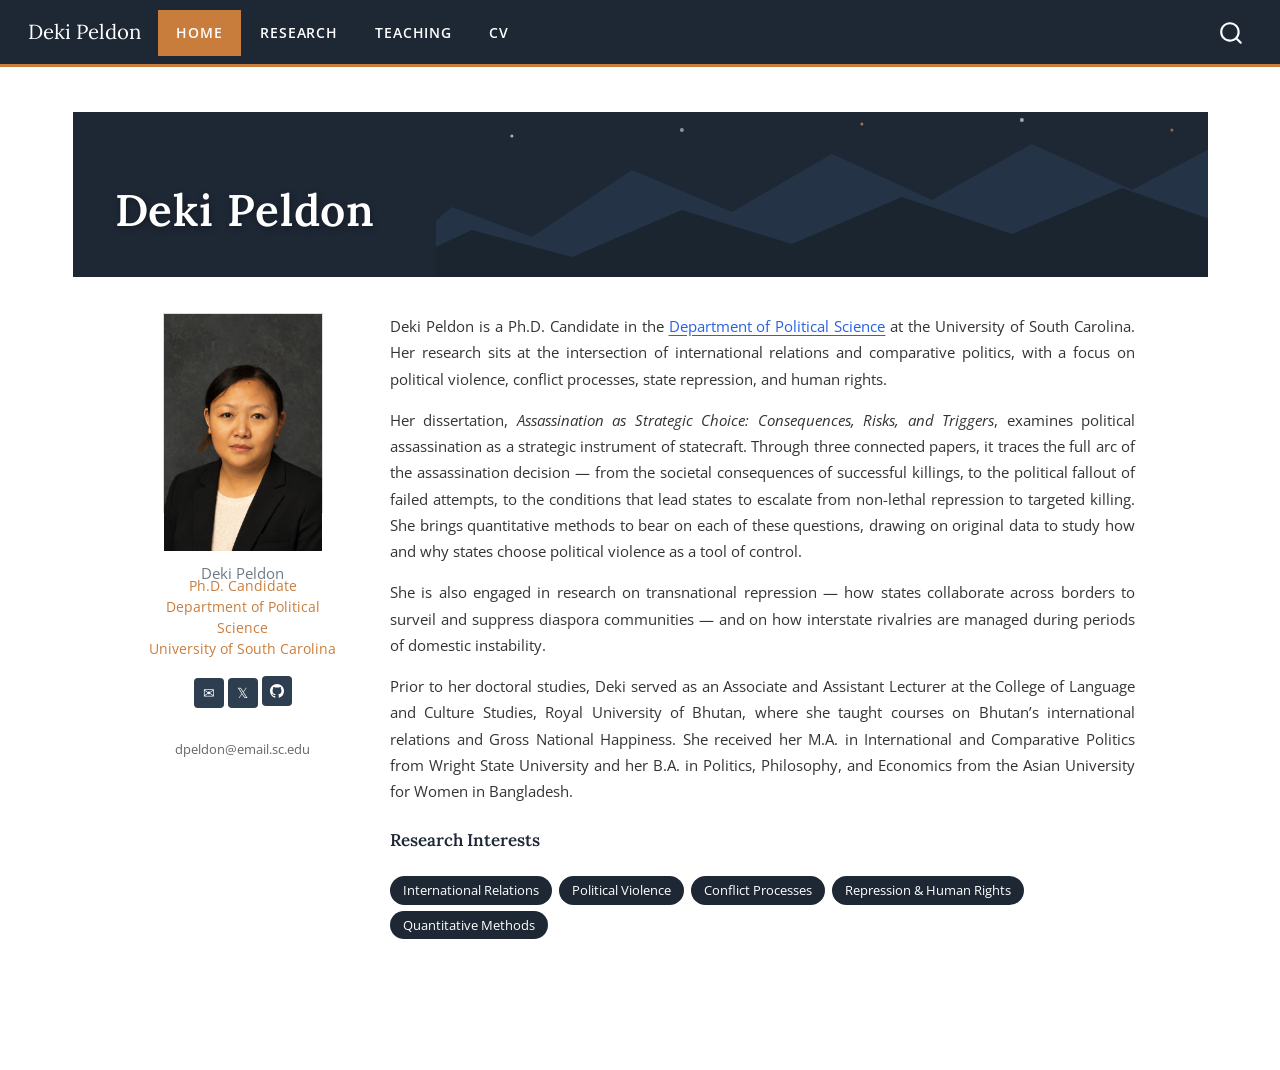
==== docs/index.html @ 4be6331f "Initial website build" ====
<!DOCTYPE html>
<html xmlns="http://www.w3.org/1999/xhtml" lang="en" xml:lang="en"><head>

<meta charset="utf-8">
<meta name="generator" content="quarto-1.6.42">

<meta name="viewport" content="width=device-width, initial-scale=1.0, user-scalable=yes">


<title>Deki Peldon</title>
<style>
code{white-space: pre-wrap;}
span.smallcaps{font-variant: small-caps;}
div.columns{display: flex; gap: min(4vw, 1.5em);}
div.column{flex: auto; overflow-x: auto;}
div.hanging-indent{margin-left: 1.5em; text-indent: -1.5em;}
ul.task-list{list-style: none;}
ul.task-list li input[type="checkbox"] {
  width: 0.8em;
  margin: 0 0.8em 0.2em -1em; /* quarto-specific, see https://github.com/quarto-dev/quarto-cli/issues/4556 */ 
  vertical-align: middle;
}
</style>


<script src="site_libs/quarto-nav/quarto-nav.js"></script>
<script src="site_libs/quarto-nav/headroom.min.js"></script>
<script src="site_libs/clipboard/clipboard.min.js"></script>
<script src="site_libs/quarto-search/autocomplete.umd.js"></script>
<script src="site_libs/quarto-search/fuse.min.js"></script>
<script src="site_libs/quarto-search/quarto-search.js"></script>
<meta name="quarto:offset" content="./">
<script src="site_libs/quarto-html/quarto.js"></script>
<script src="site_libs/quarto-html/popper.min.js"></script>
<script src="site_libs/quarto-html/tippy.umd.min.js"></script>
<script src="site_libs/quarto-html/anchor.min.js"></script>
<link href="site_libs/quarto-html/tippy.css" rel="stylesheet">
<link href="site_libs/quarto-html/quarto-syntax-highlighting-2f5df379a58b258e96c21c0638c20c03.css" rel="stylesheet" id="quarto-text-highlighting-styles">
<script src="site_libs/bootstrap/bootstrap.min.js"></script>
<link href="site_libs/bootstrap/bootstrap-icons.css" rel="stylesheet">
<link href="site_libs/bootstrap/bootstrap-e18c52833d47e28c142435e821fd07a2.min.css" rel="stylesheet" append-hash="true" id="quarto-bootstrap" data-mode="light">
<script id="quarto-search-options" type="application/json">{
  "location": "navbar",
  "copy-button": false,
  "collapse-after": 3,
  "panel-placement": "end",
  "type": "overlay",
  "limit": 50,
  "keyboard-shortcut": [
    "f",
    "/",
    "s"
  ],
  "show-item-context": false,
  "language": {
    "search-no-results-text": "No results",
    "search-matching-documents-text": "matching documents",
    "search-copy-link-title": "Copy link to search",
    "search-hide-matches-text": "Hide additional matches",
    "search-more-match-text": "more match in this document",
    "search-more-matches-text": "more matches in this document",
    "search-clear-button-title": "Clear",
    "search-text-placeholder": "",
    "search-detached-cancel-button-title": "Cancel",
    "search-submit-button-title": "Submit",
    "search-label": "Search"
  }
}</script>


<link rel="stylesheet" href="styles.css">
</head>

<body class="nav-fixed">

<div id="quarto-search-results"></div>
  <header id="quarto-header" class="headroom fixed-top">
    <nav class="navbar navbar-expand-lg " data-bs-theme="dark">
      <div class="navbar-container container-fluid">
      <div class="navbar-brand-container mx-auto">
    <a class="navbar-brand" href="./index.html">
    <span class="navbar-title">Deki Peldon</span>
    </a>
  </div>
            <div id="quarto-search" class="" title="Search"></div>
          <button class="navbar-toggler" type="button" data-bs-toggle="collapse" data-bs-target="#navbarCollapse" aria-controls="navbarCollapse" role="menu" aria-expanded="false" aria-label="Toggle navigation" onclick="if (window.quartoToggleHeadroom) { window.quartoToggleHeadroom(); }">
  <span class="navbar-toggler-icon"></span>
</button>
          <div class="collapse navbar-collapse" id="navbarCollapse">
            <ul class="navbar-nav navbar-nav-scroll me-auto">
  <li class="nav-item">
    <a class="nav-link active" href="./index.html" aria-current="page"> 
<span class="menu-text">Home</span></a>
  </li>  
  <li class="nav-item">
    <a class="nav-link" href="./research.html"> 
<span class="menu-text">Research</span></a>
  </li>  
  <li class="nav-item">
    <a class="nav-link" href="./teaching.html"> 
<span class="menu-text">Teaching</span></a>
  </li>  
  <li class="nav-item">
    <a class="nav-link" href="./cv.html"> 
<span class="menu-text">CV</span></a>
  </li>  
</ul>
          </div> <!-- /navcollapse -->
            <div class="quarto-navbar-tools">
</div>
      </div> <!-- /container-fluid -->
    </nav>
</header>
<!-- content -->
<div id="quarto-content" class="quarto-container page-columns page-rows-contents page-layout-full page-navbar">
<!-- sidebar -->
<!-- margin-sidebar -->
    
<!-- main -->
<main class="content column-page" id="quarto-document-content"><header id="title-block-header" class="quarto-title-block"></header>




<div class="site-banner">
<div class="banner-name">
Deki Peldon
</div>
<p><svg class="banner-svg" viewbox="0 0 900 165" preserveaspectratio="xMidYMid slice" xmlns="http://www.w3.org/2000/svg"> <polygon points="0,165 80,95 160,125 260,58 360,100 460,42 560,88 660,32 760,78 860,25 900,48 900,165" fill="#253347"></polygon> <polygon points="0,165 100,118 200,145 310,98 420,132 530,85 640,122 750,76 860,115 900,90 900,165" fill="#1a2530"></polygon> <circle cx="55" cy="38" r="2" fill="#c97d3c" opacity="0.9"></circle> <circle cx="140" cy="24" r="1.5" fill="#ffffff" opacity="0.65"></circle> <circle cx="310" cy="18" r="2" fill="#ffffff" opacity="0.5"></circle> <circle cx="490" cy="12" r="1.5" fill="#c97d3c" opacity="0.85"></circle> <circle cx="650" cy="8" r="2" fill="#ffffff" opacity="0.6"></circle> <circle cx="800" cy="18" r="1.5" fill="#c97d3c" opacity="0.75"></circle> <circle cx="880" cy="32" r="1" fill="#ffffff" opacity="0.55"></circle> </svg></p>
</div>
<div class="home-layout">
<div class="sidebar-col">
<div class="profile-card">
<div class="quarto-figure quarto-figure-center" style="width:160px;height:200px;object-fit:cover;object-position:top;border:1px solid #ddd;display:block;margin:0 auto 14px;">
<figure class="figure">
<p><img src="original.png" class="img-fluid figure-img"></p>
<figcaption>Deki Peldon</figcaption>
</figure>
</div>
<div class="profile-name">
<p>Deki Peldon</p>
</div>
<div class="profile-title">
<p>Ph.D.&nbsp;Candidate<br>
Department of Political Science<br>
University of South Carolina</p>
</div>
<div class="social-row">
<p><a href="mailto:dpeldon@email.sc.edu" class="social-btn" title="Email">✉</a> <a href="https://twitter.com/Dpeldon24" class="social-btn" title="X / Twitter">𝕏</a> <a href="https://github.com/Dpeldon24" class="social-btn" title="GitHub"><svg xmlns="http://www.w3.org/2000/svg" width="14" height="14" fill="currentColor" viewbox="0 0 16 16"><path d="M8 0C3.58 0 0 3.58 0 8c0 3.54 2.29 6.53 5.47 7.59.4.07.55-.17.55-.38 0-.19-.01-.82-.01-1.49-2.01.37-2.53-.49-2.69-.94-.09-.23-.48-.94-.82-1.13-.28-.15-.68-.52-.01-.53.63-.01 1.08.58 1.23.82.72 1.21 1.87.87 2.33.66.07-.52.28-.87.51-1.07-1.78-.2-3.64-.89-3.64-3.95 0-.87.31-1.59.82-2.15-.08-.2-.36-1.02.08-2.12 0 0 .67-.21 2.2.82.64-.18 1.32-.27 2-.27.68 0 1.36.09 2 .27 1.53-1.04 2.2-.82 2.2-.82.44 1.1.16 1.92.08 2.12.51.56.82 1.27.82 2.15 0 3.07-1.87 3.75-3.65 3.95.29.25.54.73.54 1.48 0 1.07-.01 1.93-.01 2.2 0 .21.15.46.55.38A8.012 8.012 0 0 0 16 8c0-4.42-3.58-8-8-8z"></path></svg></a></p>
</div>
<p><a href="mailto:dpeldon@email.sc.edu" class="profile-email">dpeldon@email.sc.edu</a></p>
</div>
</div>
<div class="main-col">
<div class="bio-text">
<p>Deki Peldon is a Ph.D.&nbsp;Candidate in the <a href="https://sc.edu/study/colleges_schools/artsandsciences/political_science/index.php">Department of Political Science</a> at the University of South Carolina. Her research sits at the intersection of international relations and comparative politics, with a focus on political violence, conflict processes, state repression, and human rights.</p>
<p>Her dissertation, <em>Assassination as Strategic Choice: Consequences, Risks, and Triggers</em>, examines political assassination as a strategic instrument of statecraft. Through three connected papers, it traces the full arc of the assassination decision — from the societal consequences of successful killings, to the political fallout of failed attempts, to the conditions that lead states to escalate from non-lethal repression to targeted killing. She brings quantitative methods to bear on each of these questions, drawing on original data to study how and why states choose political violence as a tool of control.</p>
<p>She is also engaged in research on transnational repression — how states collaborate across borders to surveil and suppress diaspora communities — and on how interstate rivalries are managed during periods of domestic instability.</p>
<p>Prior to her doctoral studies, Deki served as an Associate and Assistant Lecturer at the College of Language and Culture Studies, Royal University of Bhutan, where she taught courses on Bhutan’s international relations and Gross National Happiness. She received her M.A.&nbsp;in International and Comparative Politics from Wright State University and her B.A. in Politics, Philosophy, and Economics from the Asian University for Women in Bangladesh.</p>
</div>
<div class="interests-heading">
<p>Research Interests</p>
</div>
<p><span class="interest-tag">International Relations</span> <span class="interest-tag">Political Violence</span> <span class="interest-tag">Conflict Processes</span> <span class="interest-tag">Repression &amp; Human Rights</span> <span class="interest-tag">Quantitative Methods</span></p>
</div>
</div>



</main> <!-- /main -->
<script id="quarto-html-after-body" type="application/javascript">
window.document.addEventListener("DOMContentLoaded", function (event) {
  const toggleBodyColorMode = (bsSheetEl) => {
    const mode = bsSheetEl.getAttribute("data-mode");
    const bodyEl = window.document.querySelector("body");
    if (mode === "dark") {
      bodyEl.classList.add("quarto-dark");
      bodyEl.classList.remove("quarto-light");
    } else {
      bodyEl.classList.add("quarto-light");
      bodyEl.classList.remove("quarto-dark");
    }
  }
  const toggleBodyColorPrimary = () => {
    const bsSheetEl = window.document.querySelector("link#quarto-bootstrap");
    if (bsSheetEl) {
      toggleBodyColorMode(bsSheetEl);
    }
  }
  toggleBodyColorPrimary();  
  const icon = "";
  const anchorJS = new window.AnchorJS();
  anchorJS.options = {
    placement: 'right',
    icon: icon
  };
  anchorJS.add('.anchored');
  const isCodeAnnotation = (el) => {
    for (const clz of el.classList) {
      if (clz.startsWith('code-annotation-')) {                     
        return true;
      }
    }
    return false;
  }
  const onCopySuccess = function(e) {
    // button target
    const button = e.trigger;
    // don't keep focus
    button.blur();
    // flash "checked"
    button.classList.add('code-copy-button-checked');
    var currentTitle = button.getAttribute("title");
    button.setAttribute("title", "Copied!");
    let tooltip;
    if (window.bootstrap) {
      button.setAttribute("data-bs-toggle", "tooltip");
      button.setAttribute("data-bs-placement", "left");
      button.setAttribute("data-bs-title", "Copied!");
      tooltip = new bootstrap.Tooltip(button, 
        { trigger: "manual", 
          customClass: "code-copy-button-tooltip",
          offset: [0, -8]});
      tooltip.show();    
    }
    setTimeout(function() {
      if (tooltip) {
        tooltip.hide();
        button.removeAttribute("data-bs-title");
        button.removeAttribute("data-bs-toggle");
        button.removeAttribute("data-bs-placement");
      }
      button.setAttribute("title", currentTitle);
      button.classList.remove('code-copy-button-checked');
    }, 1000);
    // clear code selection
    e.clearSelection();
  }
  const getTextToCopy = function(trigger) {
      const codeEl = trigger.previousElementSibling.cloneNode(true);
      for (const childEl of codeEl.children) {
        if (isCodeAnnotation(childEl)) {
          childEl.remove();
        }
      }
      return codeEl.innerText;
  }
  const clipboard = new window.ClipboardJS('.code-copy-button:not([data-in-quarto-modal])', {
    text: getTextToCopy
  });
  clipboard.on('success', onCopySuccess);
  if (window.document.getElementById('quarto-embedded-source-code-modal')) {
    const clipboardModal = new window.ClipboardJS('.code-copy-button[data-in-quarto-modal]', {
      text: getTextToCopy,
      container: window.document.getElementById('quarto-embedded-source-code-modal')
    });
    clipboardModal.on('success', onCopySuccess);
  }
    var localhostRegex = new RegExp(/^(?:http|https):\/\/localhost\:?[0-9]*\//);
    var mailtoRegex = new RegExp(/^mailto:/);
      var filterRegex = new RegExp('/' + window.location.host + '/');
    var isInternal = (href) => {
        return filterRegex.test(href) || localhostRegex.test(href) || mailtoRegex.test(href);
    }
    // Inspect non-navigation links and adorn them if external
 	var links = window.document.querySelectorAll('a[href]:not(.nav-link):not(.navbar-brand):not(.toc-action):not(.sidebar-link):not(.sidebar-item-toggle):not(.pagination-link):not(.no-external):not([aria-hidden]):not(.dropdown-item):not(.quarto-navigation-tool):not(.about-link)');
    for (var i=0; i<links.length; i++) {
      const link = links[i];
      if (!isInternal(link.href)) {
        // undo the damage that might have been done by quarto-nav.js in the case of
        // links that we want to consider external
        if (link.dataset.originalHref !== undefined) {
          link.href = link.dataset.originalHref;
        }
      }
    }
  function tippyHover(el, contentFn, onTriggerFn, onUntriggerFn) {
    const config = {
      allowHTML: true,
      maxWidth: 500,
      delay: 100,
      arrow: false,
      appendTo: function(el) {
          return el.parentElement;
      },
      interactive: true,
      interactiveBorder: 10,
      theme: 'quarto',
      placement: 'bottom-start',
    };
    if (contentFn) {
      config.content = contentFn;
    }
    if (onTriggerFn) {
      config.onTrigger = onTriggerFn;
    }
    if (onUntriggerFn) {
      config.onUntrigger = onUntriggerFn;
    }
    window.tippy(el, config); 
  }
  const noterefs = window.document.querySelectorAll('a[role="doc-noteref"]');
  for (var i=0; i<noterefs.length; i++) {
    const ref = noterefs[i];
    tippyHover(ref, function() {
      // use id or data attribute instead here
      let href = ref.getAttribute('data-footnote-href') || ref.getAttribute('href');
      try { href = new URL(href).hash; } catch {}
      const id = href.replace(/^#\/?/, "");
      const note = window.document.getElementById(id);
      if (note) {
        return note.innerHTML;
      } else {
        return "";
      }
    });
  }
  const xrefs = window.document.querySelectorAll('a.quarto-xref');
  const processXRef = (id, note) => {
    // Strip column container classes
    const stripColumnClz = (el) => {
      el.classList.remove("page-full", "page-columns");
      if (el.children) {
        for (const child of el.children) {
          stripColumnClz(child);
        }
      }
    }
    stripColumnClz(note)
    if (id === null || id.startsWith('sec-')) {
      // Special case sections, only their first couple elements
      const container = document.createElement("div");
      if (note.children && note.children.length > 2) {
        container.appendChild(note.children[0].cloneNode(true));
        for (let i = 1; i < note.children.length; i++) {
          const child = note.children[i];
          if (child.tagName === "P" && child.innerText === "") {
            continue;
          } else {
            container.appendChild(child.cloneNode(true));
            break;
          }
        }
        if (window.Quarto?.typesetMath) {
          window.Quarto.typesetMath(container);
        }
        return container.innerHTML
      } else {
        if (window.Quarto?.typesetMath) {
          window.Quarto.typesetMath(note);
        }
        return note.innerHTML;
      }
    } else {
      // Remove any anchor links if they are present
      const anchorLink = note.querySelector('a.anchorjs-link');
      if (anchorLink) {
        anchorLink.remove();
      }
      if (window.Quarto?.typesetMath) {
        window.Quarto.typesetMath(note);
      }
      if (note.classList.contains("callout")) {
        return note.outerHTML;
      } else {
        return note.innerHTML;
      }
    }
  }
  for (var i=0; i<xrefs.length; i++) {
    const xref = xrefs[i];
    tippyHover(xref, undefined, function(instance) {
      instance.disable();
      let url = xref.getAttribute('href');
      let hash = undefined; 
      if (url.startsWith('#')) {
        hash = url;
      } else {
        try { hash = new URL(url).hash; } catch {}
      }
      if (hash) {
        const id = hash.replace(/^#\/?/, "");
        const note = window.document.getElementById(id);
        if (note !== null) {
          try {
            const html = processXRef(id, note.cloneNode(true));
            instance.setContent(html);
          } finally {
            instance.enable();
            instance.show();
          }
        } else {
          // See if we can fetch this
          fetch(url.split('#')[0])
          .then(res => res.text())
          .then(html => {
            const parser = new DOMParser();
            const htmlDoc = parser.parseFromString(html, "text/html");
            const note = htmlDoc.getElementById(id);
            if (note !== null) {
              const html = processXRef(id, note);
              instance.setContent(html);
            } 
          }).finally(() => {
            instance.enable();
            instance.show();
          });
        }
      } else {
        // See if we can fetch a full url (with no hash to target)
        // This is a special case and we should probably do some content thinning / targeting
        fetch(url)
        .then(res => res.text())
        .then(html => {
          const parser = new DOMParser();
          const htmlDoc = parser.parseFromString(html, "text/html");
          const note = htmlDoc.querySelector('main.content');
          if (note !== null) {
            // This should only happen for chapter cross references
            // (since there is no id in the URL)
            // remove the first header
            if (note.children.length > 0 && note.children[0].tagName === "HEADER") {
              note.children[0].remove();
            }
            const html = processXRef(null, note);
            instance.setContent(html);
          } 
        }).finally(() => {
          instance.enable();
          instance.show();
        });
      }
    }, function(instance) {
    });
  }
      let selectedAnnoteEl;
      const selectorForAnnotation = ( cell, annotation) => {
        let cellAttr = 'data-code-cell="' + cell + '"';
        let lineAttr = 'data-code-annotation="' +  annotation + '"';
        const selector = 'span[' + cellAttr + '][' + lineAttr + ']';
        return selector;
      }
      const selectCodeLines = (annoteEl) => {
        const doc = window.document;
        const targetCell = annoteEl.getAttribute("data-target-cell");
        const targetAnnotation = annoteEl.getAttribute("data-target-annotation");
        const annoteSpan = window.document.querySelector(selectorForAnnotation(targetCell, targetAnnotation));
        const lines = annoteSpan.getAttribute("data-code-lines").split(",");
        const lineIds = lines.map((line) => {
          return targetCell + "-" + line;
        })
        let top = null;
        let height = null;
        let parent = null;
        if (lineIds.length > 0) {
            //compute the position of the single el (top and bottom and make a div)
            const el = window.document.getElementById(lineIds[0]);
            top = el.offsetTop;
            height = el.offsetHeight;
            parent = el.parentElement.parentElement;
          if (lineIds.length > 1) {
            const lastEl = window.document.getElementById(lineIds[lineIds.length - 1]);
            const bottom = lastEl.offsetTop + lastEl.offsetHeight;
            height = bottom - top;
          }
          if (top !== null && height !== null && parent !== null) {
            // cook up a div (if necessary) and position it 
            let div = window.document.getElementById("code-annotation-line-highlight");
            if (div === null) {
              div = window.document.createElement("div");
              div.setAttribute("id", "code-annotation-line-highlight");
              div.style.position = 'absolute';
              parent.appendChild(div);
            }
            div.style.top = top - 2 + "px";
            div.style.height = height + 4 + "px";
            div.style.left = 0;
            let gutterDiv = window.document.getElementById("code-annotation-line-highlight-gutter");
            if (gutterDiv === null) {
              gutterDiv = window.document.createElement("div");
              gutterDiv.setAttribute("id", "code-annotation-line-highlight-gutter");
              gutterDiv.style.position = 'absolute';
              const codeCell = window.document.getElementById(targetCell);
              const gutter = codeCell.querySelector('.code-annotation-gutter');
              gutter.appendChild(gutterDiv);
            }
            gutterDiv.style.top = top - 2 + "px";
            gutterDiv.style.height = height + 4 + "px";
          }
          selectedAnnoteEl = annoteEl;
        }
      };
      const unselectCodeLines = () => {
        const elementsIds = ["code-annotation-line-highlight", "code-annotation-line-highlight-gutter"];
        elementsIds.forEach((elId) => {
          const div = window.document.getElementById(elId);
          if (div) {
            div.remove();
          }
        });
        selectedAnnoteEl = undefined;
      };
        // Handle positioning of the toggle
    window.addEventListener(
      "resize",
      throttle(() => {
        elRect = undefined;
        if (selectedAnnoteEl) {
          selectCodeLines(selectedAnnoteEl);
        }
      }, 10)
    );
    function throttle(fn, ms) {
    let throttle = false;
    let timer;
      return (...args) => {
        if(!throttle) { // first call gets through
            fn.apply(this, args);
            throttle = true;
        } else { // all the others get throttled
            if(timer) clearTimeout(timer); // cancel #2
            timer = setTimeout(() => {
              fn.apply(this, args);
              timer = throttle = false;
            }, ms);
        }
      };
    }
      // Attach click handler to the DT
      const annoteDls = window.document.querySelectorAll('dt[data-target-cell]');
      for (const annoteDlNode of annoteDls) {
        annoteDlNode.addEventListener('click', (event) => {
          const clickedEl = event.target;
          if (clickedEl !== selectedAnnoteEl) {
            unselectCodeLines();
            const activeEl = window.document.querySelector('dt[data-target-cell].code-annotation-active');
            if (activeEl) {
              activeEl.classList.remove('code-annotation-active');
            }
            selectCodeLines(clickedEl);
            clickedEl.classList.add('code-annotation-active');
          } else {
            // Unselect the line
            unselectCodeLines();
            clickedEl.classList.remove('code-annotation-active');
          }
        });
      }
  const findCites = (el) => {
    const parentEl = el.parentElement;
    if (parentEl) {
      const cites = parentEl.dataset.cites;
      if (cites) {
        return {
          el,
          cites: cites.split(' ')
        };
      } else {
        return findCites(el.parentElement)
      }
    } else {
      return undefined;
    }
  };
  var bibliorefs = window.document.querySelectorAll('a[role="doc-biblioref"]');
  for (var i=0; i<bibliorefs.length; i++) {
    const ref = bibliorefs[i];
    const citeInfo = findCites(ref);
    if (citeInfo) {
      tippyHover(citeInfo.el, function() {
        var popup = window.document.createElement('div');
        citeInfo.cites.forEach(function(cite) {
          var citeDiv = window.document.createElement('div');
          citeDiv.classList.add('hanging-indent');
          citeDiv.classList.add('csl-entry');
          var biblioDiv = window.document.getElementById('ref-' + cite);
          if (biblioDiv) {
            citeDiv.innerHTML = biblioDiv.innerHTML;
          }
          popup.appendChild(citeDiv);
        });
        return popup.innerHTML;
      });
    }
  }
});
</script>
</div> <!-- /content -->




</body></html>
---- docs/site_libs/quarto-html/tippy.css ----
.tippy-box[data-animation=fade][data-state=hidden]{opacity:0}[data-tippy-root]{max-width:calc(100vw - 10px)}.tippy-box{position:relative;background-color:#333;color:#fff;border-radius:4px;font-size:14px;line-height:1.4;white-space:normal;outline:0;transition-property:transform,visibility,opacity}.tippy-box[data-placement^=top]>.tippy-arrow{bottom:0}.tippy-box[data-placement^=top]>.tippy-arrow:before{bottom:-7px;left:0;border-width:8px 8px 0;border-top-color:initial;transform-origin:center top}.tippy-box[data-placement^=bottom]>.tippy-arrow{top:0}.tippy-box[data-placement^=bottom]>.tippy-arrow:before{top:-7px;left:0;border-width:0 8px 8px;border-bottom-color:initial;transform-origin:center bottom}.tippy-box[data-placement^=left]>.tippy-arrow{right:0}.tippy-box[data-placement^=left]>.tippy-arrow:before{border-width:8px 0 8px 8px;border-left-color:initial;right:-7px;transform-origin:center left}.tippy-box[data-placement^=right]>.tippy-arrow{left:0}.tippy-box[data-placement^=right]>.tippy-arrow:before{left:-7px;border-width:8px 8px 8px 0;border-right-color:initial;transform-origin:center right}.tippy-box[data-inertia][data-state=visible]{transition-timing-function:cubic-bezier(.54,1.5,.38,1.11)}.tippy-arrow{width:16px;height:16px;color:#333}.tippy-arrow:before{content:"";position:absolute;border-color:transparent;border-style:solid}.tippy-content{position:relative;padding:5px 9px;z-index:1}
---- docs/site_libs/quarto-html/quarto-syntax-highlighting-2f5df379a58b258e96c21c0638c20c03.css ----
/* quarto syntax highlight colors */
:root {
  --quarto-hl-ot-color: #003B4F;
  --quarto-hl-at-color: #657422;
  --quarto-hl-ss-color: #20794D;
  --quarto-hl-an-color: #5E5E5E;
  --quarto-hl-fu-color: #4758AB;
  --quarto-hl-st-color: #20794D;
  --quarto-hl-cf-color: #003B4F;
  --quarto-hl-op-color: #5E5E5E;
  --quarto-hl-er-color: #AD0000;
  --quarto-hl-bn-color: #AD0000;
  --quarto-hl-al-color: #AD0000;
  --quarto-hl-va-color: #111111;
  --quarto-hl-bu-color: inherit;
  --quarto-hl-ex-color: inherit;
  --quarto-hl-pp-color: #AD0000;
  --quarto-hl-in-color: #5E5E5E;
  --quarto-hl-vs-color: #20794D;
  --quarto-hl-wa-color: #5E5E5E;
  --quarto-hl-do-color: #5E5E5E;
  --quarto-hl-im-color: #00769E;
  --quarto-hl-ch-color: #20794D;
  --quarto-hl-dt-color: #AD0000;
  --quarto-hl-fl-color: #AD0000;
  --quarto-hl-co-color: #5E5E5E;
  --quarto-hl-cv-color: #5E5E5E;
  --quarto-hl-cn-color: #8f5902;
  --quarto-hl-sc-color: #5E5E5E;
  --quarto-hl-dv-color: #AD0000;
  --quarto-hl-kw-color: #003B4F;
}

/* other quarto variables */
:root {
  --quarto-font-monospace: SFMono-Regular, Menlo, Monaco, Consolas, "Liberation Mono", "Courier New", monospace;
}

pre > code.sourceCode > span {
  color: #003B4F;
}

code span {
  color: #003B4F;
}

code.sourceCode > span {
  color: #003B4F;
}

div.sourceCode,
div.sourceCode pre.sourceCode {
  color: #003B4F;
}

code span.ot {
  color: #003B4F;
  font-style: inherit;
}

code span.at {
  color: #657422;
  font-style: inherit;
}

code span.ss {
  color: #20794D;
  font-style: inherit;
}

code span.an {
  color: #5E5E5E;
  font-style: inherit;
}

code span.fu {
  color: #4758AB;
  font-style: inherit;
}

code span.st {
  color: #20794D;
  font-style: inherit;
}

code span.cf {
  color: #003B4F;
  font-weight: bold;
  font-style: inherit;
}

code span.op {
  color: #5E5E5E;
  font-style: inherit;
}

code span.er {
  color: #AD0000;
  font-style: inherit;
}

code span.bn {
  color: #AD0000;
  font-style: inherit;
}

code span.al {
  color: #AD0000;
  font-style: inherit;
}

code span.va {
  color: #111111;
  font-style: inherit;
}

code span.bu {
  font-style: inherit;
}

code span.ex {
  font-style: inherit;
}

code span.pp {
  color: #AD0000;
  font-style: inherit;
}

code span.in {
  color: #5E5E5E;
  font-style: inherit;
}

code span.vs {
  color: #20794D;
  font-style: inherit;
}

code span.wa {
  color: #5E5E5E;
  font-style: italic;
}

code span.do {
  color: #5E5E5E;
  font-style: italic;
}

code span.im {
  color: #00769E;
  font-style: inherit;
}

code span.ch {
  color: #20794D;
  font-style: inherit;
}

code span.dt {
  color: #AD0000;
  font-style: inherit;
}

code span.fl {
  color: #AD0000;
  font-style: inherit;
}

code span.co {
  color: #5E5E5E;
  font-style: inherit;
}

code span.cv {
  color: #5E5E5E;
  font-style: italic;
}

code span.cn {
  color: #8f5902;
  font-style: inherit;
}

code span.sc {
  color: #5E5E5E;
  font-style: inherit;
}

code span.dv {
  color: #AD0000;
  font-style: inherit;
}

code span.kw {
  color: #003B4F;
  font-weight: bold;
  font-style: inherit;
}

.prevent-inlining {
  content: "</";
}

/*# sourceMappingURL=35eb38a806ee71ea6d2563be2308c832.css.map */
---- docs/styles.css ----
/* ================================================
   Deki Peldon — Personal Academic Website Styles
   ================================================ */

/* --- Google Fonts --- */
@import url('https://fonts.googleapis.com/css2?family=Lora:ital,wght@0,400;0,600;1,400&family=Open+Sans:wght@300;400;600&display=swap');

/* --- Base typography --- */
body {
  font-family: 'Open Sans', sans-serif;
  font-size: 15px;
  line-height: 1.75;
  color: #333;
}

/* --- Navbar overrides --- */
.navbar {
  border-bottom: 3px solid #c97d3c;
}
.navbar-nav .nav-link {
  padding: 0.65rem 1.1rem !important;
  font-size: 0.82rem;
  font-weight: 600;
  text-transform: uppercase;
  letter-spacing: 0.06em;
  transition: background 0.2s, color 0.2s;
}
.navbar-nav .nav-link:hover,
.navbar-nav .nav-link.active {
  background-color: #c97d3c !important;
  color: #fff !important;
  border-radius: 0;
}
.navbar-brand {
  font-family: 'Lora', serif;
  font-size: 1.2rem !important;
}

/* --- Site banner (home page) --- */
.site-banner {
  position: relative;
  width: 100%;
  height: 165px;
  background: #1e2835;
  overflow: hidden;
}
.banner-svg {
  position: absolute;
  top: 0;
  right: 0;
  height: 100%;
  width: 68%;
}
.banner-name {
  position: absolute;
  bottom: 28px;
  left: 42px;
  font-family: 'Lora', serif;
  font-size: 2.6rem;
  font-weight: 600;
  color: #fff;
  z-index: 2;
  letter-spacing: 0.02em;
  text-shadow: 1px 2px 6px rgba(0,0,0,0.4);
}

/* --- Home page two-column layout --- */
.home-layout {
  display: flex;
  gap: 50px;
  max-width: 1050px;
  margin: 36px auto;
  padding: 0 30px;
}
.sidebar-col {
  width: 195px;
  flex-shrink: 0;
}
.main-col {
  flex: 1;
  min-width: 0;
}

/* --- Profile card --- */
.profile-card {
  text-align: center;
}
.profile-photo-wrap {
  width: 160px;
  height: 200px;
  margin: 0 auto 14px;
  overflow: hidden;
  border: 1px solid #ddd;
}
.profile-photo-wrap img {
  width: 100%;
  height: 100%;
  object-fit: cover;
  display: block;
}
.photo-placeholder {
  width: 160px;
  height: 200px;
  background: #ececec;
  border: 1px solid #ccc;
  display: flex;
  align-items: center;
  justify-content: center;
  margin: 0 auto 14px;
  color: #999;
  font-size: 0.82rem;
}
.profile-name {
  font-family: 'Lora', serif;
  font-size: 1.05rem;
  font-weight: 600;
  color: #1e2835;
  margin-bottom: 6px;
}
.profile-title {
  font-size: 0.8rem;
  color: #c97d3c;
  line-height: 1.55;
  margin-bottom: 14px;
}
.social-row {
  display: flex;
  justify-content: center;
  gap: 8px;
  margin-bottom: 10px;
}
.social-btn {
  display: inline-flex;
  align-items: center;
  justify-content: center;
  width: 30px;
  height: 30px;
  background: #2c3e50;
  color: #fff !important;
  text-decoration: none !important;
  font-size: 0.8rem;
  border-radius: 4px;
  transition: background 0.2s;
}
.social-btn:hover {
  background: #c97d3c !important;
}
.profile-email {
  font-size: 0.76rem;
  color: #666;
  word-break: break-all;
  text-decoration: none;
}
.profile-email:hover {
  color: #c97d3c;
}

/* --- Bio section --- */
.bio-text p {
  margin-bottom: 15px;
  text-align: justify;
}
.interests-heading {
  font-family: 'Lora', serif;
  font-size: 1rem;
  color: #1e2835;
  margin: 22px 0 10px;
  font-weight: 600;
}
.interest-tag {
  display: inline-block;
  background: #1e2835;
  color: #fff;
  padding: 3px 13px;
  border-radius: 20px;
  font-size: 0.76rem;
  margin: 3px 3px 3px 0;
  font-family: 'Open Sans', sans-serif;
}

/* --- Dissertation block --- */
.dissertation-box {
  background: #f7f5f2;
  border-left: 4px solid #c97d3c;
  padding: 24px 28px;
  margin: 10px 0 36px;
  border-radius: 0 4px 4px 0;
}
.dissertation-box > p:first-child {
  font-family: 'Lora', serif;
  font-size: 1.05rem;
  font-style: italic;
  color: #1e2835;
  margin-bottom: 6px;
}
.dissertation-box > p:nth-child(2) {
  margin-bottom: 24px;
  color: #444;
}
.diss-papers {
  display: flex;
  flex-direction: column;
  gap: 16px;
  margin-top: 20px;
}
.diss-paper {
  background: #fff;
  border: 1px solid #e0dbd4;
  border-top: 3px solid #c97d3c;
  padding: 16px 18px;
  border-radius: 0 0 4px 4px;
}
.diss-label {
  font-size: 0.72rem;
  font-weight: 700;
  text-transform: uppercase;
  letter-spacing: 0.1em;
  color: #c97d3c;
  margin-bottom: 6px;
}
.diss-paper p {
  margin: 0;
  font-size: 0.92rem;
  line-height: 1.6;
  color: #333;
}

/* --- Content pages (research, teaching, cv) --- */
.content-page {
  max-width: 760px;
  margin: 0 auto;
  padding: 30px 20px 60px;
}

/* Section headings */
h2 {
  font-family: 'Lora', serif;
  color: #c97d3c;
  font-size: 1.45rem;
  margin-top: 40px;
  margin-bottom: 12px;
  padding-bottom: 6px;
  border-bottom: 2px solid #c97d3c;
}
h3 {
  font-family: 'Lora', serif;
  font-size: 1.05rem;
  color: #1e2835;
  margin-top: 24px;
  margin-bottom: 8px;
}

/* --- Working paper / publication list --- */
.paper-list {
  list-style: none;
  padding: 0;
  margin: 0;
}
.paper-list li {
  padding: 10px 0;
  border-bottom: 1px solid #f0f0f0;
  line-height: 1.6;
}
.paper-list li:last-child {
  border-bottom: none;
}
.paper-num {
  color: #c97d3c;
  font-weight: 600;
  margin-right: 6px;
}
.paper-title {
  font-style: italic;
}
.paper-coauthor {
  color: #666;
  font-size: 0.9rem;
}

/* Publication entry */
.pub-entry {
  margin-bottom: 16px;
  padding-left: 14px;
  border-left: 3px solid #c97d3c;
  line-height: 1.65;
}

/* --- Teaching lists --- */
.course-list {
  list-style: none;
  padding: 0;
}
.course-list li {
  padding: 6px 0;
  border-bottom: 1px solid #f5f5f5;
  font-size: 0.92rem;
}
.course-list li:last-child {
  border-bottom: none;
}
.course-sem {
  color: #888;
  font-size: 0.82rem;
  margin-left: 6px;
}

/* --- Awards/grants list --- */
.award-list {
  list-style: none;
  padding: 0;
}
.award-list li {
  padding: 6px 0 6px 18px;
  border-bottom: 1px solid #f5f5f5;
  font-size: 0.92rem;
  position: relative;
}
.award-list li::before {
  content: "▸";
  color: #c97d3c;
  position: absolute;
  left: 0;
}

/* --- CV page --- */
.cv-download-box {
  background: #f8f8f8;
  border: 1px solid #e0e0e0;
  border-left: 4px solid #c97d3c;
  padding: 20px 24px;
  margin: 20px 0 36px;
  display: flex;
  align-items: center;
  gap: 16px;
}
.cv-download-box a {
  background: #1e2835;
  color: #fff;
  padding: 9px 22px;
  text-decoration: none;
  font-size: 0.85rem;
  font-weight: 600;
  border-radius: 3px;
  white-space: nowrap;
  transition: background 0.2s;
}
.cv-download-box a:hover {
  background: #c97d3c;
}

/* --- Responsive --- */
@media (max-width: 700px) {
  .home-layout {
    flex-direction: column;
    gap: 30px;
    padding: 0 16px;
  }
  .sidebar-col {
    width: 100%;
    display: flex;
    flex-direction: column;
    align-items: center;
  }
  .banner-name {
    font-size: 1.8rem;
    left: 20px;
  }
  .site-banner {
    height: 120px;
  }
}
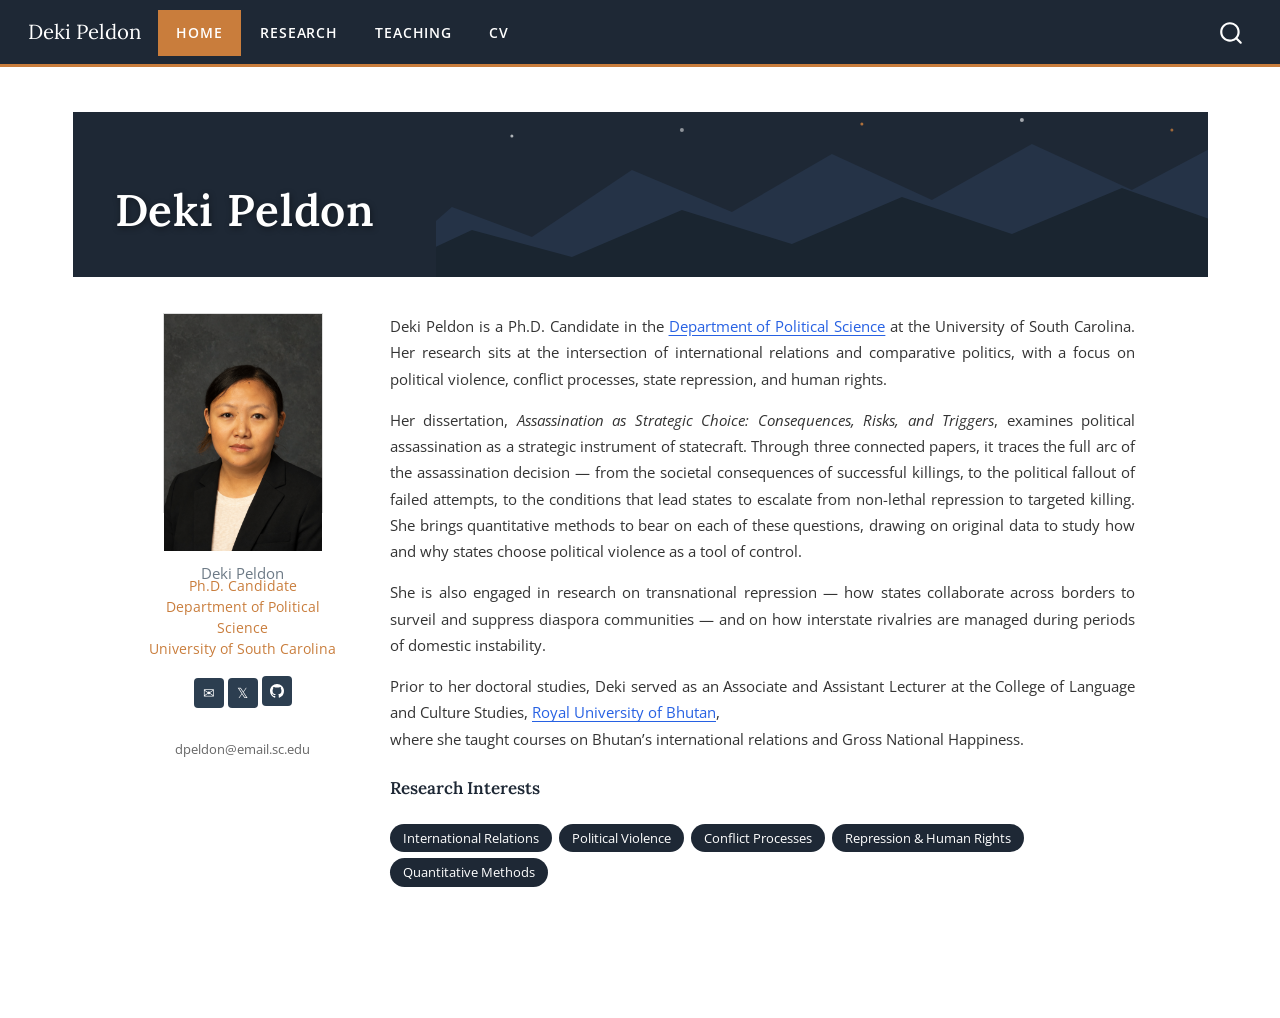
==== commit aae715d8: "Update CV to New_CV-3.pdf" ====
--- a/docs/index.html
+++ b/docs/index.html
@@ -156,7 +156,8 @@
 <p>Deki Peldon is a Ph.D.&nbsp;Candidate in the <a href="https://sc.edu/study/colleges_schools/artsandsciences/political_science/index.php">Department of Political Science</a> at the University of South Carolina. Her research sits at the intersection of international relations and comparative politics, with a focus on political violence, conflict processes, state repression, and human rights.</p>
 <p>Her dissertation, <em>Assassination as Strategic Choice: Consequences, Risks, and Triggers</em>, examines political assassination as a strategic instrument of statecraft. Through three connected papers, it traces the full arc of the assassination decision — from the societal consequences of successful killings, to the political fallout of failed attempts, to the conditions that lead states to escalate from non-lethal repression to targeted killing. She brings quantitative methods to bear on each of these questions, drawing on original data to study how and why states choose political violence as a tool of control.</p>
 <p>She is also engaged in research on transnational repression — how states collaborate across borders to surveil and suppress diaspora communities — and on how interstate rivalries are managed during periods of domestic instability.</p>
-<p>Prior to her doctoral studies, Deki served as an Associate and Assistant Lecturer at the College of Language and Culture Studies, Royal University of Bhutan, where she taught courses on Bhutan’s international relations and Gross National Happiness. She received her M.A.&nbsp;in International and Comparative Politics from Wright State University and her B.A. in Politics, Philosophy, and Economics from the Asian University for Women in Bangladesh.</p>
+<p>Prior to her doctoral studies, Deki served as an Associate and Assistant Lecturer at the College of Language and Culture Studies, <a href="https://www.rub.edu.bt/index.php">Royal University of Bhutan</a>,<br>
+where she taught courses on Bhutan’s international relations and Gross National Happiness.</p>
 </div>
 <div class="interests-heading">
 <p>Research Interests</p>
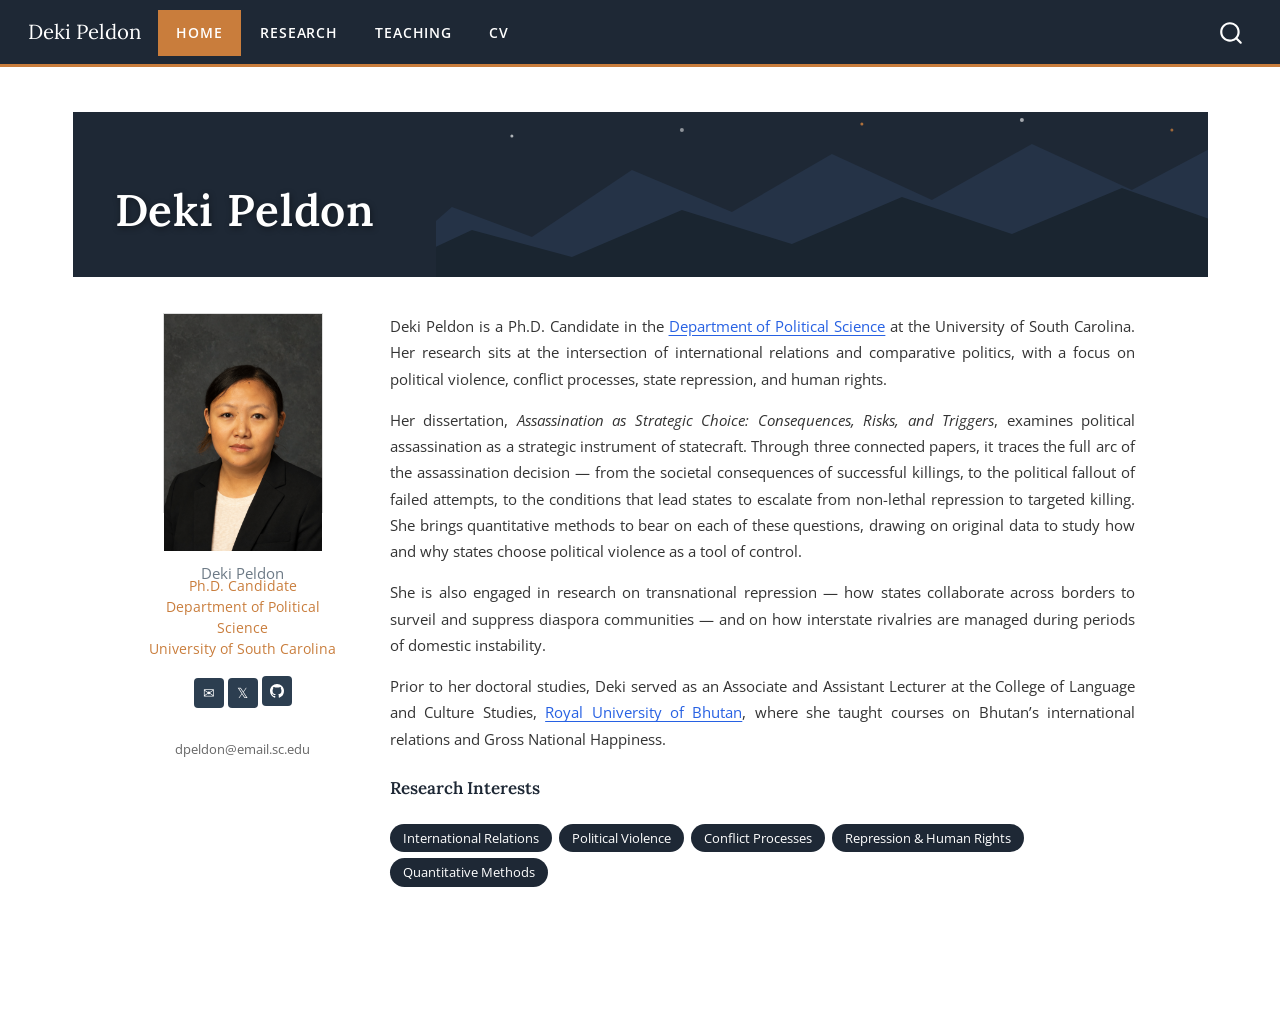
==== commit 3c7291bf: "describe what you changed" ====
--- a/docs/index.html
+++ b/docs/index.html
@@ -156,8 +156,7 @@
 <p>Deki Peldon is a Ph.D.&nbsp;Candidate in the <a href="https://sc.edu/study/colleges_schools/artsandsciences/political_science/index.php">Department of Political Science</a> at the University of South Carolina. Her research sits at the intersection of international relations and comparative politics, with a focus on political violence, conflict processes, state repression, and human rights.</p>
 <p>Her dissertation, <em>Assassination as Strategic Choice: Consequences, Risks, and Triggers</em>, examines political assassination as a strategic instrument of statecraft. Through three connected papers, it traces the full arc of the assassination decision — from the societal consequences of successful killings, to the political fallout of failed attempts, to the conditions that lead states to escalate from non-lethal repression to targeted killing. She brings quantitative methods to bear on each of these questions, drawing on original data to study how and why states choose political violence as a tool of control.</p>
 <p>She is also engaged in research on transnational repression — how states collaborate across borders to surveil and suppress diaspora communities — and on how interstate rivalries are managed during periods of domestic instability.</p>
-<p>Prior to her doctoral studies, Deki served as an Associate and Assistant Lecturer at the College of Language and Culture Studies, <a href="https://www.rub.edu.bt/index.php">Royal University of Bhutan</a>,<br>
-where she taught courses on Bhutan’s international relations and Gross National Happiness.</p>
+<p>Prior to her doctoral studies, Deki served as an Associate and Assistant Lecturer at the College of Language and Culture Studies, <a href="https://www.rub.edu.bt/index.php">Royal University of Bhutan</a>, where she taught courses on Bhutan’s international relations and Gross National Happiness.</p>
 </div>
 <div class="interests-heading">
 <p>Research Interests</p>
